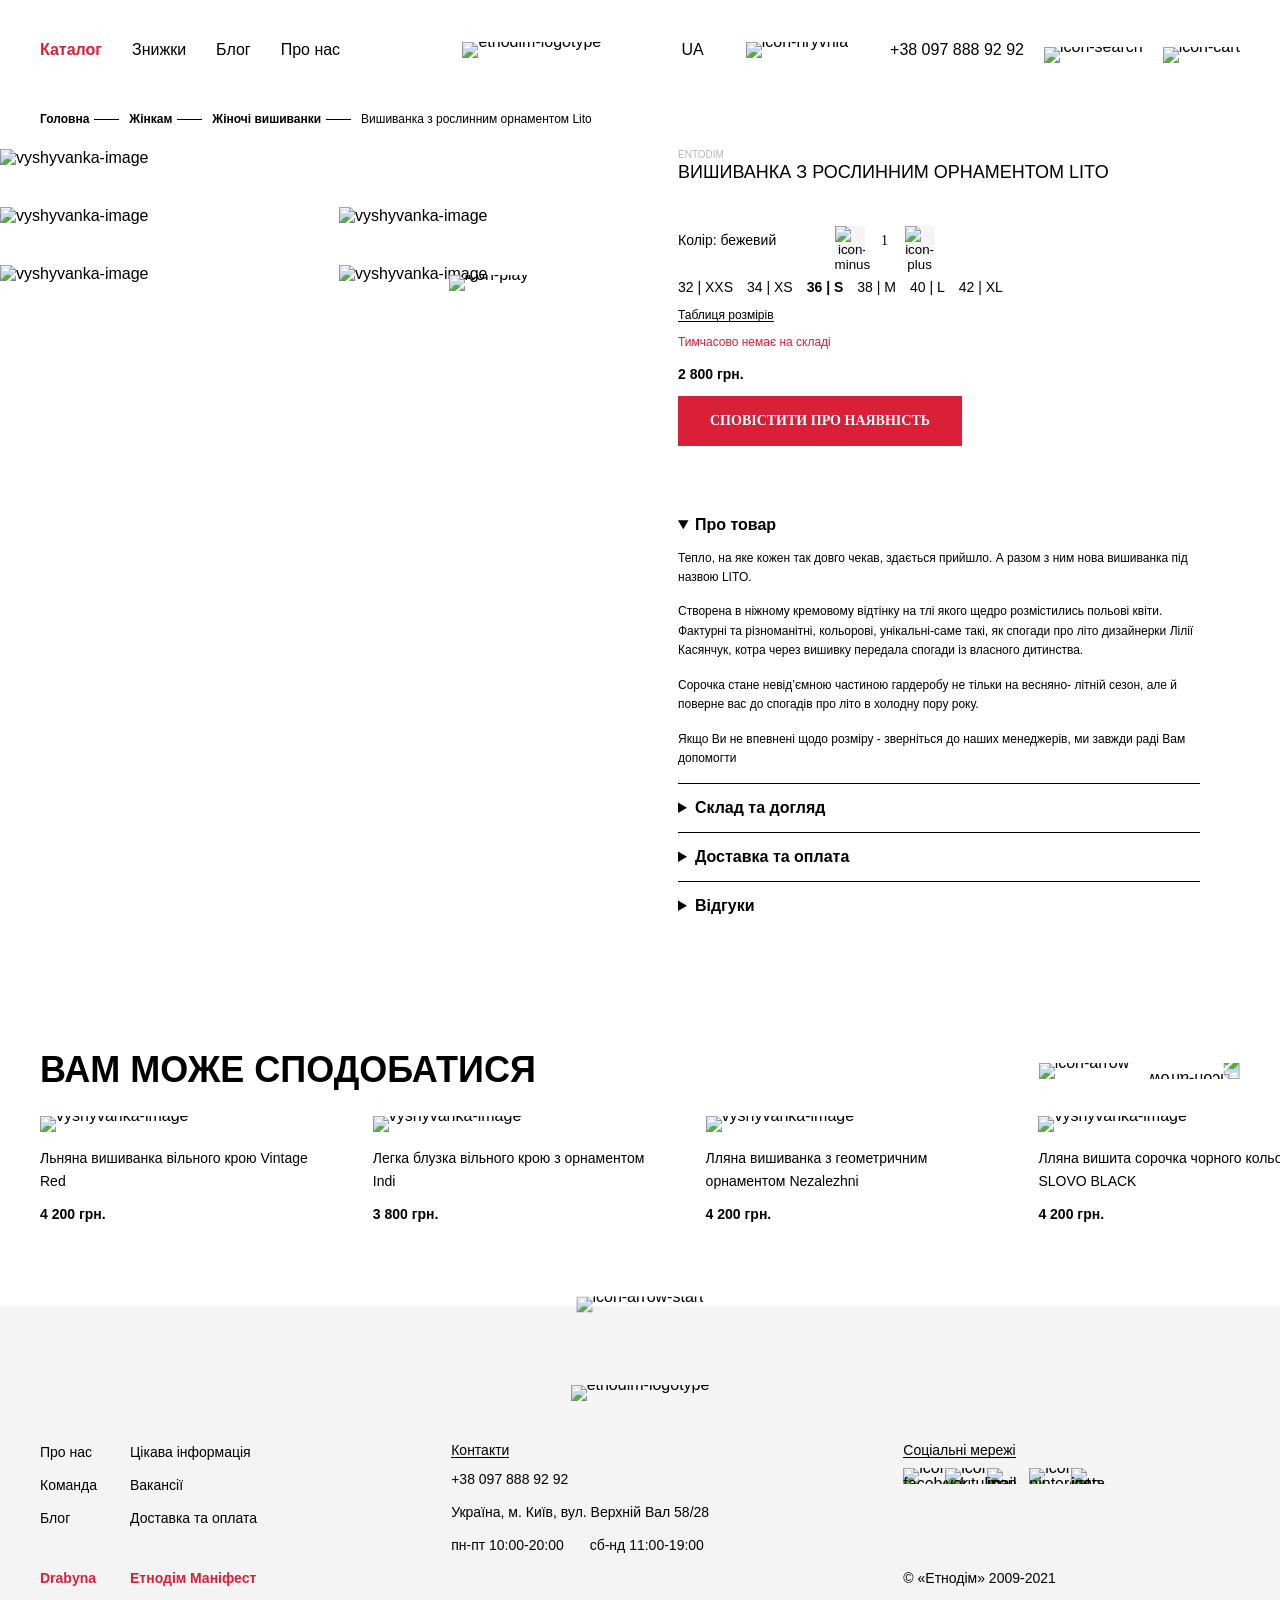
==== product-no_size.html @ d59aa93e "Add files via upload" ====
<!DOCTYPE html>
<html lang="uk">
    <head>
        <meta charset="utf-8"/>
        <title>Etnodim - більше ніж просто одяг</title>
        <meta name="viewport" content="width=device-width, initial-scale=1">
        <meta name="description" content="Etnodim - магазин дизайнерських вишиванок ручної роботи та етнічного одягу"/>
        <meta name="keywords" content="Дизайнерський одяг, вишиванки, ручна робота, етнічний одяг"/>
        <link rel="stylesheet" href="styles.css"/>
    </head>
    <body>
        <header id="top-header">
            <div class="header-flex__container">
                <ul class="header-menu-primary">
                    <li class="header-menu-primary__item active mobile-hidden"><a href="#">Каталог</a></li>
                    <li class="header-menu-primary__item mobile-hidden"><a href="#">Знижки</a></li>
                    <li class="header-menu-primary__item mobile-hidden"><a href="#">Блог</a></li>
                    <li class="header-menu-primary__item mobile-hidden"><a href="#">Про нас</a></li>
                    <li class="header-menu-primary__item mobile-visible"><a href="#"><img src="images/icon-menu.svg" alt="icon-menu"/></a></li>
                </ul>
                <div class="header__logo">
                    <a href="#">
                        <img class="logo" src="images/logo-big.png" alt="etnodim-logotype"/>
                    </a>
                </div>
                <ul class="header-menu-secondary">
                    <li class="header-menu-secondary__item mobile-hidden"><a href="#" class="lang-switch">UA</a></li>
                    <li class="header-menu-secondary__item mobile-hidden"><a href="#" class="currency-switch"><img src="images/icon-hryvnia.svg" alt="icon-hryvnia"/></a></li>
                    <li class="header-menu-secondary__item mobile-hidden"><a href="#">+38 097 888 92 92</a></li>
                    <li class="header-menu-secondary__item"><a href="#"><img src="images/icon-search.svg" alt="icon-search" class="icon-search"/></a></li>
                    <li class="header-menu-secondary__item"><a href="#"><img src="images/icon-cart.svg" alt="icon-cart" class="icon-cart"/></a></li>
                </ul>
            </div>
        </header>
        <section class="section__container section__container--breadcrumbs mobile-hidden">
            <ul class="breadcrumbs mobile-hidden">
                <li class="breadcrumbs__item"><a href="/">Головна</a></li>
                <li class="breadcrumbs__item"><a href="/">Жінкам</a></li>
                <li class="breadcrumbs__item"><a href="/">Жіночі вишиванки</a></li>
                <li class="breadcrumbs__item active">Вишиванка з рослинним орнаментом Lito</li>
            </ul>
        </section>
        <div class="back-to-catalog mobile-visible">
            <a href="catalog.html" class="back-to-catalog__link">
                <img src="images/icon-back.svg" alt="icon-back" />
                <p class="back-to-catalog__label">Жіночі вишиванки</p>
            </a>
        </div>
        <section class="product__container-flex">
            <div class="product-image__group">
                <div class="product-image__cover">
                    <img src="images/catalog/product_01.jpg" alt="vyshyvanka-image" class="product-image__item" />
                </div>
                <div class="product-image__details">
                    <div class="product-image__block">
                        <img src="images/catalog/product/img_01.jpg" alt="vyshyvanka-image" class="product-image__item" />
                    </div>
                    <div class="product-image__block">
                        <img src="images/catalog/product/img_02.jpg" alt="vyshyvanka-image" class="product-image__item" />
                    </div>
                    <div class="product-image__block">
                        <img src="images/catalog/product/img_03.jpg" alt="vyshyvanka-image" class="product-image__item"/>
                    </div>
                    <div class="product-image__block product-image__block--video">
                        <img src="images/catalog/product/video_img_04.jpg" alt="vyshyvanka-image" class="product-image__item"/>
                        <a href="#"><img src="images/icon-play.svg" alt="icon-play" class="icon-play" /></a>
                    </div>
                </div>
                <div class="product-image__navigation mobile-visible">
                    <img src="images/catalog/product/icon-navigation_product.svg" alt="icon-arrow" class="product-image__arrow-previous" />
                    <img src="images/catalog/product/icon-navigation_product.svg" alt="icon-arrow" class="product-image__arrow-next" />
                </div>
            </div>
            <div class="product__content">
                <p class="product__subtitle mobile-hidden">Entodim</p>
                <p class="product__title">
                    Вишиванка з рослинним орнаментом Lito
                </p>
                <form class="product__form">
                    <div class="product__counter">
                        <p class="product__color">Колір: бежевий</p>
                        <div class="counter__quantity">
                            <button class="quantity__button"><img src="images/icon-minus.svg" alt="icon-minus" /></button>
                            <input type="number" name="product-quantity" value="1" class="quantity__input"/>
                            <button class="quantity__button"><img src="images/icon-plus.svg" alt="icon-plus" /></button>
                        </div>
                    </div>
                    <div class="product__size">
                        <div class="size__item">
                            <input type="radio" name="size" value="xxs" id="xxs" class="size__radio-hide"/>
                            <label for="xxs" class="size__label">32 | XXS</label>
                        </div>
                        <div class="size__item">
                            <input type="radio" name="size" value="xs" id="xs" class="size__radio-hide"/>
                            <label for="xs" class="size__label">34 | XS</label>
                        </div>
                        <div class="size__item">
                            <input type="radio" name="size" value="s" id="s" class="size__radio-hide" checked/>
                            <label for="s" class="size__label">36 | S</label>
                        </div>
                        <div class="size__item">
                            <input type="radio" name="size" value="m" id="m" class="size__radio-hide"/>
                            <label for="m" class="size__label">38 | M</label>
                        </div>
                        <div class="size__item">
                            <input type="radio" name="size" value="l" id="l" class="size__radio-hide" />
                            <label for="l" class="size__label">40 | L</label>
                        </div>
                        <div class="size__item">
                            <input type="radio" name="size" value="xl" id="xl" class="size__radio-hide" />
                            <label for="xl" class="size__label">42 | XL</label>
                        </div>
                    </div>
                    <a href="#" class="link__info">Таблиця розмірів</a>
                    <div class="warning">
                        <p class="warning__size">
                            Тимчасово немає на складі
                        </p>
                    </div>
                    <p class="product__price">2 800 грн.</p>
                    <button type="submit" class="button-primary product__button">
                        сповістити про наявність
                    </button>
                </form>
                <div class="product__details">
                    <details class="details__item" open>
                        <summary class="details__title">Про товар</summary>
                        <p class="details__desc">
                            Тепло, на яке кожен так довго чекав, здається прийшло. 
                            А разом з ним нова  вишиванка під назвою LITO.
                        </p>
                        <p class="details__desc">
                            Створена в ніжному кремовому відтінку на тлі якого щедро розмістились польові квіти. Фактурні та різноманітні, кольорові, унікальні-саме такі, як спогади про літо дизайнерки Лілії Касянчук, котра через вишивку передала спогади із власного дитинства.
                        </p>
                        <p class="details__desc">
                            Сорочка стане невід’ємною частиною гардеробу не тільки на весняно- літній сезон, але й поверне вас до спогадів про літо в холодну пору року.
                        </p>
                        <p class="details__desc">
                            Якщо Ви не впевнені щодо розміру - зверніться до наших менеджерів, ми завжди раді Вам допомогти
                        </p>
                    </details>
                    <details class="details__item">
                        <summary class="details__title">Склад та догляд</summary>
                        <p class="details__desc">
                            Створена в ніжному кремовому відтінку на тлі якого щедро розмістились польові квіти. Фактурні та різноманітні, кольорові, унікальні-саме такі, як спогади про літо дизайнерки Лілії Касянчук, котра через вишивку передала спогади із власного дитинства.
                        </p>
                    </details>
                    <details class="details__item">
                        <summary class="details__title">Доставка та оплата</summary>
                        <p class="details__desc">
                            Створена в ніжному кремовому відтінку на тлі якого щедро розмістились польові квіти. Фактурні та різноманітні, кольорові, унікальні-саме такі, як спогади про літо дизайнерки Лілії Касянчук, котра через вишивку передала спогади із власного дитинства.
                        </p>
                    </details>
                    <details class="details__item">
                        <summary class="details__title">Відгуки</summary>
                        <p class="details__desc">
                            Створена в ніжному кремовому відтінку на тлі якого щедро розмістились польові квіти. Фактурні та різноманітні, кольорові, унікальні-саме такі, як спогади про літо дизайнерки Лілії Касянчук, котра через вишивку передала спогади із власного дитинства.
                        </p>
                    </details>  
                </div>
            </div>
        </section>
        <section class="product-slider">
            <div class="product-slider__title-row">
                <h2 class="section__title">вам може сподобатися</h2>
                <div class="product-slider__navigation-top mobile-hidden mobile-hidden--small-screen">
                    <a href="#">
                        <img src="images/catalog/product/icon-navigation_product.svg" alt="icon-arrow" class="product-slider__arrow-previous" />
                    </a>
                    <a href="#">
                        <img src="images/catalog/product/icon-navigation_product.svg" alt="icon-arrow" class="product-slider__arrow-next" />
                    </a>
                </div>
            </div>
            <div class="product-slider__navigation mobile-visible mobile-visible--small-screen">
                <div class="product-slider__previous">
                    <img src="images/catalog/product/slider/icon_navigation_slider.svg" alt="icon-arrow" class="arrow__previous" />
                </div>
                <div class="product-slider__next">
                    <img src="images/catalog/product/slider/icon_navigation_slider.svg" alt="icon-arrow" class="arrow__next" />
                </div>
            </div>
            <div class="product-slider__row">
                <div class="product-slider__card">
                    <a href="#">
                        <div class="product__img product__img--slider">
                            <img src="images/catalog/product/slider/img_01.jpg" alt="vyshyvanka-image" class="slider__image" />
                        </div>
                    </a>
                        <p class="product__desc product__desc--slider">Льняна вишиванка вільного крою Vintage Red</p>
                        <p class="product__price product__price--slider">4 200 грн.</p>
                </div>
                <div class="product-slider__card">
                    <a href="#">
                        <div class="product__img product__img--slider">
                            <img src="images/catalog/product/slider/img_02.jpg" alt="vyshyvanka-image" class="slider__image" />
                        </div>
                    </a>
                        <p class="product__desc product__desc--slider">Легка блузка вільного крою з орнаментом Indi</p>
                        <p class="product__price product__price--slider">3 800 грн.</p>
                </div>
                <div class="product-slider__card">
                    <a href="#">
                        <div class="product__img product__img--slider">
                            <img src="images/catalog/product/slider/img_03.jpg" alt="vyshyvanka-image" class="slider__image" />
                        </div>
                    </a>
                        <p class="product__desc product__desc--slider">Лляна вишиванка з геометричним орнаментом Nezalezhni</p>
                        <p class="product__price product__price--slider">4 200 грн.</p>
                </div>
                <div class="product-slider__card">
                    <a href="#">
                        <div class="product__img product__img--slider">
                            <img src="images/catalog/product/slider/img_04.jpg" alt="vyshyvanka-image" class="slider__image" />
                        </div>
                    </a>
                        <p class="product__desc product__desc--slider">Лляна вишита сорочка чорного кольору SLOVO BLACK</p>
                        <p class="product__price product__price--slider">4 200 грн.</p>
                </div>
            </div>
            <div class="product-slider__scroll"></div>
        </section>
        <footer class="footer__container">
            <div class="footer__arrow">
                <a href="#top-header">
                    <img class="footer__arrow-img" src="images/icon-arrow-start.svg" alt="icon-arrow-start" />
                </a>
            </div>
            <div class="footer__logo">
                <a href="#">
                    <img class="footer__logo-img" src="images/logo-big.png" alt="etnodim-logotype"/>
                </a>
            </div>
            <div class="footer-grid">
                <ul class="footer-menu">
                    <li class="footer-menu__item"><a href="#">Про нас</a></li>
                    <li class="footer-menu__item"><a href="#">Команда</a></li>
                    <li class="footer-menu__item"><a href="#">Блог</a></li>
                </ul>
                <ul class="footer-menu">
                    <li class="footer-menu__item"><a href="#">Цікава інформація</a></li>
                    <li class="footer-menu__item"><a href="#">Вакансії</a></li>
                    <li class="footer-menu__item"><a href="#">Доставка та оплата</a></li>
                </ul>
                <div class="footer-grid__social">
                    <p class="footer-grid__title">
                        Соціальні мережі
                    </p>
                    <div class="social-media-grid">
                        <a href="#"><img src="images/icon-facebook.svg" alt="icon-facebook" /></a>
                        <a href="#"><img src="images/icon-youtube.svg" alt="icon-youtube" /></a><a href="#"><img src="images/icon-mail.svg" alt="icon-mail" /></a><a href="#"><img src="images/icon-pinterest.svg" alt="icon-pinterest" /></a><a href="#"><img src="images/icon-insta.svg" alt="icon-insta" /></a>
                    </div>
                </div>
                <div class="footer-grid__sponsor">
                    <p class="footer-grid__sponsor-name"><a href="#">Drabyna</a></p>
                </div>
                <div class="footer-grid__sponsor">
                    <p class="footer-grid__sponsor-name"><a href="#">Етнодім Маніфест</a></p>
                </div>
                <div class="footer-grid__contacts">
                    <p class="footer-grid__title">
                        Контакти
                    </p>
                    <div class="contacts-list">
                        <p class="contacts-list__item">+38 097 888 92 92</p>
                        <p class="contacts-list__item">Україна, м. Київ, вул. Верхній Вал 58/28</p>
                        <p class="contacts-list__item">пн-пт 10:00-20:00 <span class="contacts-list__item contacts-list__item--left-margin">сб-нд 11:00-19:00</span>
                        </p>
                    </div>
                </div>
                <div class="footer-grid__copyright">
                    <p class="footer-grid__copyright-text">© «Етнодім» 2009-2021</p>
                </div>
            </div>
        </footer>
    </body>
</html>
---- styles.css ----
@font-face {
    font-family: "DelaGothicOne";
    src: url("fonts/DelaGothicOne/DelaGothicOne-Regular.woff2") format("woff2"), url("fonts/DelaGothicOne/DelaGothicOne-Regular.woff") format("woff");
    font-weight: 400;
}
@font-face {
    font-family: "Raleway";
    src: url("fonts/RalewayFont/Raleway-Bold.woff") format("woff");
    font-weight: 700;
}
@font-face {
    font-family: "Raleway";
    src: url("fonts/RalewayFont/Raleway-SemiBold.woff") format("woff");
    font-weight: 600;
}
@font-face {
    font-family: "Raleway";
    src: url("fonts/RalewayFont/Raleway-Regular.woff") format("woff");
    font-weight: 400;
}
@font-face {
    font-family: "Raleway";
    src: url("fonts/RalewayFont/Raleway-Light.woff") format("woff");
    font-weight: 300;
}

* {
    box-sizing: border-box;
    margin:0;
    padding:0;
    scroll-behavior: smooth;
}
body {
    background-color: #fff;
    font-family: "Raleway", sans-serif;
    font-variant-numeric: lining-nums;
}
.mobile-hidden {
    display: none;
}
.desktop-visible {
    display: none;
}
.hidden {
    display: none;
}
/* Font styles */
h1, .section__title, .product__title {
    font-family: "DelaGothicOne", sans-serif;
}
h1 {
    font-size: 24px;
    line-height: 112%;
    text-transform: uppercase;
}
.section__title, .product__title {
    font-size: 18px;
    line-height: 140%;
    text-transform: uppercase;
}

.header-menu-primary__item, .header-menu-secondary__item, .details__title, .cart__product-title, .cart__sum-title, .cart__sum-price {
    font-size: 16px;
    line-height: auto;
    font-weight: 400;
}
.cart__product-title {
    font-weight: 600;
}
.details__title, .cart__sum-title {
    font-weight: 700;
}

.footer-grid__sponsor-name, .contacts-list__item, 
.footer-grid__copyright-text, .footer-menu__item,
.footer-grid__title,
.filter__label, .product__color, .size__label, .cart__label {
    font-size: 14px;
    line-height: 166%;
    font-weight: 300;
}

.product__price, .filter__subtitle {
    font-size: 14px;
    line-height: 162%;
    font-weight: 700;
}
.product__desc, .label__select,
.label__filter, .title__mobile-filter, .link__info, .details__desc,
.cart__product-color-label, .cart__info-text {
    font-size: 12px;
    line-height: 162%;
    font-weight: 300;
}
.breadcrumbs__item, .back-to-catalog__label, .cart__product-color-name {
    font-size: 12px;
    line-height: 162%;
    font-weight: 600;
}
.breadcrumbs__item.active {
    font-weight: 300;
}
.warning__size {
    font-size: 12px;
    line-height: 140%;
    font-weight: 300;
    color:#DA1F39;
    vertical-align: middle;
}

.product__subtitle {
    font-size: 10px;
    line-height: auto;
    font-weight: 400;
    text-transform: uppercase;
    color: #b5b5b5;
}
.subhead {
    font-size: 14px;
    line-height: auto;
    font-weight: 400;
    text-transform: uppercase;
}

.button-label {
    line-height: auto;
    font-weight: 600;
    text-transform: uppercase;
    font-size: 14px;
}

.button-with-icon {
    background: none;
    border: none;
    display: flex;
    align-items: center;
    gap: 5px;
    cursor: pointer;
}

.button-label--secondary {
    border-bottom: #000 solid 1px;
}

.button-primary {
    appearance: none;
    border: none;
    background-color: #DA1F39;
    height: 50px;
    padding: 0 32px;
    min-width: 216px;
    font-family: "Raleway";
    font-weight: 600;
    font-size: 14px;
    text-transform: uppercase;
    color: #fff;
    cursor: pointer;
}
.contacts-list__item--left-margin {
    margin-left: 22px;
}

.header-menu-primary__item.active, .footer-grid__sponsor-name, .cart__sum-price {
    color: #DA1F39;
    font-weight: 700;
}

.header-menu-primary__item, .header-menu-secondary__item,
.footer-menu__item {
    list-style-type: none;
}

a {
    text-decoration: none;
    color: inherit;
    line-height: 0;
    display: inline-block;
}


/* Header */
.header-flex__container {
    margin: 10px;
    display: flex;
    justify-content: space-between;
    align-items: center;
}

.logo {
    width: 95px;
}

.header__logo {
    margin-left: 42px;
    line-height: 0;
}

.header-menu-primary, .header-menu-secondary {
    display: flex;
    gap: 15px;
    align-items: center;
}

.lang-switch, .currency-switch {
    display: flex;
    align-items: center;
}

.lang-switch::after, .currency-switch::after {
    content: '';
    display: inline-block;
    background: url(images/icon-arrow-down.svg);
    background-position: center;
    background-repeat: no-repeat;
    width: 22px;
    height: 22px;
    vertical-align: middle;
}

.icon-search, .icon-cart {
    width: 21px;
}

/* Footer */
.footer__container {
    background-color: #F4F4F4;
    padding: 20px 10px;
    position: relative;
}

.footer__arrow {
    position: absolute;
    left: 50%;
    transform: translate(-50%, -50%); /*вирівнює враховуючи розмір елемента*/
    top: -6px;
}

.footer__arrow-img {
    width: 16px;
}

.footer__logo {
    text-align: center;
    margin-bottom: 24px;
}

.footer__logo-img {
    width: 132px;
}

.footer-grid {
    display: grid;
    grid-template-columns: minmax(min-content, 80px) minmax(min-content, 140px) minmax(min-content, 116px);
    gap: 10px;
}

.footer-menu, .contacts-list {
    display: flex;
    flex-direction: column;
    gap: 10px;
}

.social-media-grid {
    display: grid;
    grid-template-columns: repeat(3, 22px);
    gap: 10px;
}

.footer-grid__contacts, .footer-grid__copyright {
    grid-column: span 3;
}

.footer-grid__title {
    display: inline-block;
    margin-bottom: 10px;
    border-bottom: #000 solid 1px;
    line-height: 100%;
}

.footer-grid__sponsor, .footer-grid__copyright {
    margin: 10px 0;
}


/* Catalog, Section */
.section__container {
    padding: 20px 10px 50px;
}
.catalog__products {
    display: flex;
    gap: 20px;
    flex-wrap: wrap;
    margin: 20px 0 50px;
}
.catalog__card {
    width: calc(50% - 10px);
    display: flex;
    flex-direction: column;
    gap: 5px;
}
.product__img, .product__img--02, .product__img--03,
.product__img--04, .product__img--05, .product__img--06 {
    background-repeat: no-repeat;
    background-position:top;
    background-size: cover;
    height: 200px;
    display: block;
}
.product__img {
    background-image: url(images/catalog/product_01.jpg);
}
.product__img--02 {
    background-image: url(images/catalog/product_02.jpg);
}
.product__img--03 {
    background-image: url(images/catalog/product_03.jpg);
}
.product__img--04 {
    background-image: url(images/catalog/product_04.jpg);
}
.product__img--05 {
    background-image: url(images/catalog/product_05.jpg);
}
.product__img--06 {
    background-image: url(images/catalog/product_06.jpg);
}
.product__desc {
    height: 38px;
    overflow: hidden;
}
.catalog__navigation {
    display: grid;
    grid-template-columns: 1fr 2fr 1fr;
}
.catalog__button {
    grid-column: 2;
    justify-self: center;
}

/* Catalog__sort */
.catalog__sort {
    display: flex;
    gap: 10px;
    justify-self: end;
    align-items: center;
}
.input__select {
    appearance: none;
    border: none;
    outline: none;
    background-image: url(images/icon-arrow-down.svg);
    background-repeat: no-repeat;
    background-position: right;
    font-family: "Raleway";
    font-size: 12px;
    font-weight: 300;
    font-variant-numeric: lining-nums;
    cursor: pointer;
}

/* Catalog__filter */
.catalog__filter {
    position: relative;
}

.filter__arrow {
    margin-left: 5px;
    vertical-align: middle;
    transition: transform 0.3s ease; /* Для повільної анімації */
    cursor: pointer;
}
.title__mobile-filter {
    cursor: pointer;
    position: relative;
    z-index: 2;
}
.toggle__arrow:checked + .title__mobile-filter .filter__arrow {
    transform: rotate(180deg);
}
.toggle__arrow:checked ~ .menu-filter__block {
    display: flex;
}
.menu-filter__block {
    position: absolute;
    top: 0;
    display: none;
    flex-direction: column;
    flex-wrap: wrap;
    background-color: #fff;
    padding: 36px 20px 20px 0;
    height: 520px;
    width: 340px;
    gap: 10px;
    z-index: 1;
    box-shadow: 
    6px 6px 8px rgba(178, 178, 178, 0.25), /* Multiple shadow */
    4px 4px 6px rgba(55, 47, 47, 0.25);
}
.filter__column {
    width: calc(50% - 10px);
}

.filter__checkbox-block {
    display: flex;
    flex-direction: column;
    flex-wrap: wrap;
    gap: 5px;
    margin: 10px 0;
}
.filter__checkbox {
    display: flex;
    align-items: center;
}
.filter__label {
    position: relative;
    vertical-align: middle;
    cursor: pointer;
    padding-left: 0;
}
input[type="checkbox"] {
    appearance: none;
    vertical-align: middle;
    width: 10px;
    height: 10px;
    border: 1px solid #565656;
    margin-right: 5px;
    top: -1px;
    position: relative;
    cursor: pointer;
}

input[type="checkbox"]:checked {
    vertical-align: middle;
    background-color: #565656;
    background-image: url(images/icon-check.svg);
    background-position: center;
    background-repeat: no-repeat;
    background-size: 10px 10px;
}
.toggle__arrow {
    display: none;
}

.catalog__title-grid {
    display: grid;
    grid-template-columns: 1fr 2fr;
    gap: 20px;
    position: relative;
}
.section__title {
    grid-column: span 2;
    justify-self: end;
}


/* Product */
.back-to-catalog {
    padding: 10px 10px 0;
}
.back-to-catalog__link {
    display: flex;
    gap: 10px;
    align-content: center;
}

.product__container-flex {
    display: flex;
    flex-direction: column;
    margin: 20px 10px 50px;
}

.product-image__group {
    display: flex;
    flex-direction: column;
    gap: 10px;
}
.product-image__details {
    display: flex;
    gap: 10px;
    overflow-x: auto;
}
.product-image__block {
    min-width: 36%;
}
.product-image__item {
    width: 100%;
    display: block;
}
.product-image__cover {
    width: 100%;
}
.product-image__block--video {
    position: relative;
}
.icon-play {
    position: absolute;
    top: 50%;
    left: 50%;
    transform: translate(-50%, -50%);
}

.product-image__navigation {
    display: flex;
    gap: 10px;
    justify-content: flex-end;
    margin-bottom: 20px;
    cursor: pointer;
}
.product-image__arrow-next {
    transform: rotate(180deg);
}

.product__counter {
    display: flex;
    margin: 20px 0;
    align-items: center;
}
.product__color, .counter__quantity {
    width: 50%;
}
.quantity__button {
    appearance: none;
    border: none;
    width: 30px;
    height: 30px;
    background-color: #F4F4F4;
    cursor: pointer;
}
.counter__quantity {
    display: flex;
    align-items: center;
}
.quantity__input {
    appearance: none;
    border: none;
    outline: none;
    font-family: "Raleway";
    font-size: 14px;
    font-weight: 300;
    width: 40px;
    height: 30px;
    text-align: center;
}
input[type="number"]::-webkit-outer-spin-button,
input[type="number"]::-webkit-inner-spin-button {
    -webkit-appearance: none;
    margin: 0;
}

.product__size {
    display: flex;
    gap: 14px;
}
.size__radio-hide {
    display: none;
}
.size__label {
    cursor: pointer;
}

.size__radio-hide:checked + .size__label  {
    font-weight: 700;
}
.link__info {
    border-bottom: #000 solid 1px;
    line-height: 100%;
    margin: 10px 0 0px;
}
.product__button {
    margin-top: 10px;
    margin-bottom: 30px;
}

.product__details {
    margin-top: 20px;
}
.details__item::after {
    content:'';
    display: block;
    height: 1px;
    width: 100%;
    background-color: #000;
    margin: 15px 0;
}
.details__item:last-child::after {
    display: none;
}

.details__title {
    position: relative;
    cursor: pointer;
}
.details__title::-webkit-details-marker {
    display: none;
}
.details__title::after {
    content: '';
    display: inline-block;
    position: absolute;
    right: 0;
    width: 16px;
    height: 16px;
    background-image: url(images/icon-plus.svg);
    background-position: center;
}
.details__item[open] .details__title::after {
    background-image: url(images/icon-minus.svg);
}
.details__desc {
    margin-top: 15px;
}

.product-slider {
    position: relative;
    margin: 0 10px 50px;
}
.product-slider__navigation {
    position: absolute;
    display: flex;
    justify-content: space-between;
    width: 100%;
    top: 38%;
}
.product-slider__previous, .product-slider__next {
    cursor: pointer;
}
.product-slider__next {
    transform: rotate(180deg);
    right: 0;
}
.arrow__previous, .arrow__next {
    display: block;
    height: 40px;
    width: 40px;
}

.product-slider__row {
    margin: 20px 32px;
    display: flex;
    gap: 40px;
    scroll-snap-type: x mandatory; /* додає снеп точку по х*/
    overflow-x: auto;
}
.product-slider__card {
    display: flex;
    flex-direction: column;
    gap: 10px;
    margin: 0 32px;
    scroll-snap-align: center; /* скролл по снеп центру */
}
.product__desc--slider {
    font-size: 14px;
}
.product__img--slider {
    width: calc(100vw - 84px);
    height: 100%;
}
.slider__image {
    width: 100%;
}

.warning {
    height: 40px;
    display: flex;
    align-items: center;
}

/* Стилізація скрол-бар */
.product-slider__row::-webkit-scrollbar {
    display: none;   
}

/* Cart */
.cart__product-card {
    display: flex;
    gap: 20px;
    margin-bottom: 20px;
}
.cart__img {
    width: 40%;
    background-image: url(images/catalog/product_01.jpg);
    background-position: 15%;
    background-size: cover;
    background-repeat: no-repeat;
}
.cart__product-desc {
    display: flex;
    flex-direction: column;
    width: 60%;
    justify-content: space-between;
}
.cart__title {
    display: flex;
    justify-content: space-between;
    margin-bottom: 20px;
}
.cart__delete-product {
    appearance: none;
    background: none;
    border: none;
    width: 22px;
    height: 22px;
    cursor: pointer;
}
.cart__product-color, .cart__product-size {
    display: flex;
}
.cart__product-color {
    gap: 24px;
}
.cart__product-size {
    gap: 16px;
}
.cart__quantity {
    display: grid;
    grid-template-columns: 1fr 1fr;
    align-items: center;
    margin-top: 15px;
}
.product__price {
    justify-self: end;
}
.input__select--cart {
    font-weight: 700;
}

.cart__sum {
    display: flex;
    justify-content: space-between;
    width: 70%;
    padding-top: 20px;
    margin: 30px 0 20px;
    border-top: #000 solid 1px;
}

.cart__info {
    display: flex;
    flex-direction: column;
    gap: 20px;
    margin-top: 50px;
}

@media screen and (min-width: 700px) {
    .mobile-visible--small-screen {
        display: none;
    }
    .mobile-hidden--small-screen {
        display: flex;
    }

    .catalog__card {
        width: calc(33% - 12px);
    }
    .product__img, .product__img--02, .product__img--03,
    .product__img--04, .product__img--05, .product__img--06 {
        height: 300px;
    }

     /* Footer */
     .footer__container {
        padding: 70px 10px;
    }
    .footer__arrow-img {
        top: -12px;
    }
    .arrow-footer {
        width: 30px;
    }
    .footer__logo {
        margin-bottom: 40px;
    }
    .footer__logo-img {
        width: 184px;
    }
    .footer-grid {
        grid-template-columns: minmax(min-content, 80px) minmax(min-content, auto) minmax(min-content, auto) minmax(min-content, auto);
        gap: 10px;
    }
    .social-media-grid {
        grid-template-columns: repeat(auto-fit, 22px);
        gap: 20px;
    }
    .footer-grid__contacts {
        grid-column: 3;
        grid-row: 1;
    }
    .footer-grid__sponsor, .footer-grid__copyright {
        margin: 0;
    }
    .footer-grid__copyright {
        grid-column: 4;
        grid-row: 2;
    }

    /* Catalog__filter */
    .menu-filter__block {
        height: 342px;
        width: 500px;
    }
    .filter__column {
        width: calc(33% - 10px);
    }

    /* Product */
    .product__color, .counter__quantity {
        width: 30%;
    }

    .product-slider__title-row {
        display: flex;
        justify-content: space-between;
    }
    .product-slider__arrow-next {
        transform: rotate(180deg);
    }
    .product-slider__navigation-top {
        display: flex;
        gap: 20px;
        align-items: center;
    }

    .product-slider__row {
        gap: 20px;
        overflow-x: auto;
        margin: 20px 0px;
    }
    .product-slider__card {
        margin: 0;
        min-width: 26%;
        margin-bottom: 30px;
    }
    .product__img--slider {
        width: 100%;
        height: 100%;
        background-image: url(images/catalog/product/slider/bg.jpg);
        background-size: contain;
        transition: transform 500ms ease-in-out;
    }
    .slider__image {
        transition: transform 500ms ease-in-out;
    }
    .product__img--slider:hover .slider__image {
        transform: scale(0.7);
    }

    /* Стилізація скрол-бар */
    .product-slider__row::-webkit-scrollbar {
        display: block;
        height: 3px;   
    }
    .product-slider__row::-webkit-scrollbar-track {
        background: rgba(218, 31, 57, 0.3); /* Колір трека */
    }
    .product-slider__row::-webkit-scrollbar-thumb {
        background-color:#DA1F39; /* Колір скролу */
    }

    /* Cart */
    .cart__img {
        width: 20%;
    }
    .cart__product-desc {
        width: 80%;
    }
}

@media screen and (min-width: 1024px) {
    .mobile-hidden {
        display: block;
    }
    .mobile-visible {
        display:none;
    }
    .desktop-visible {
        display: none;
    }

    .mobile-hidden--small-screen {
        display: flex;
    }

    .section__container {
        padding: 10px 40px 130px;
    }

    /* Fonts */
    h1 {
        font-size: 64px;
    }
    .section__title {
        font-size: 36px;
    }
    .product__desc {
        font-size: 14px;
        margin-top: 5px;
    }

    /* Header */
    .header-flex__container {
        height: 100px;
        margin: 0 40px;
        display: flex;
        justify-content: space-between;
        align-items: center;
    }
    .header-menu-primary {
        gap: 30px;
    }
    .header-menu-secondary {
        gap: 20px;
    }
    .logo {
        width: 184px;
    }
    .icon-search, .icon-cart {
        width: auto;
    }

    /* Footer */
    .footer__container {
        padding: 70px 40px;
    }
    
    /* Breadcrumbs */
    .section__container--breadcrumbs {
        padding: 10px 40px 0;
    }
    .breadcrumbs {
        display: flex;
        gap: 5px;
        list-style-type: none;
        margin-bottom: 20px;
    }
    .breadcrumbs__item::after {
        content: '';
        display: inline-block;
        width: 25px;
        height: 1px;
        background-color: #000;
        vertical-align: middle;
        margin: 0 5px;
    }
    .breadcrumbs__item:last-child::after {
        display: none;
    }


    /* Catalog */
    .catalog__title-grid {
        grid-template-columns: 1fr 2fr 4fr;
        align-items: center;
    }
    .catalog__sort, .catalog__filter {
        order: -1;
        justify-self: start;
    }
    .section__title {
        grid-column: span 1;
    }
    .catalog__products {
        gap: 50px;
        margin: 45px 0 80px;
    }
    .catalog__card {
        width: calc(50% - 25px);
    }
    .product__img, .product__img--02, .product__img--03,
    .product__img--04, .product__img--05, .product__img--06 {
        height: 500px;
    }
    .product__desc {
        height: auto;
        overflow: visible;
    }
    .page-numbers {
        grid-column: 3;
        justify-self: end;
    }
    .page-numbers {
        display: flex;
        gap: 10px;
        list-style-type: none;
    }
    .page-numbers__item {
        font-family: "Raleway", sans-serif;
        font-variant-numeric: lining-nums;
        font-size: 14px;
        line-height: 162%;
        font-weight: 700;
    }
    .page-numbers__item.active {
        color: #B0B0B0;
    }

    /* Catalog__sort */
    .sort-view {
        display: flex;
        gap: 10px;
    }
    .sort-view__radio {
        display: none;
    }
    .sort-view__icon {
        opacity: 0.4;
        cursor: pointer;
    }
    .sort-view__radio:checked + .sort-view__icon{
        opacity: 1;
    }

    /* Product */
    .product__container-flex {
        display: flex;
        flex-direction: row;
        margin: 0 40px 130px 0;
    }
    .product-image__group {
        width: calc(50% + 40px);
        gap: 40px;
    }
    .product__content {
        width: 50%;
        padding: 0 40px;
    }
    .product-image__details {
        flex-direction: row;
        flex-wrap: wrap;
        gap: 40px;
        overflow-x: none;
    }
    .product-image__block {
        min-width: none;
        width: calc(50% - 20px);
    }

    .product__counter {
        margin: 40px 0 20px;
    }
    .product__details {
        margin-top: 40px;
    }

    .product-slider {
        margin: 0 0 50px 0;
    }
    .product-slider__title-row {
        margin: 0 40px;
    }
    .product-slider__row {
        margin: 20px 0 0;
        gap: 0;
    }
    .product-slider__card {
        padding-right: 40px;
    }
    .product-slider__card:first-child {
        margin-left: 40px;
    }
    .product__img--slider {
        width: 100%;
        height: 100%;
    }
    .product__desc--slider {
        height: 46px;
    }

    /* Cart */
    .cart__product-card {
        gap: 30px;
        margin-bottom: 30px;
    }
    .cart__img {
        width: 142px;
        height: 170px;
    }

    .cart__product-desc {
        width: 100%;
        justify-content: start;
        gap: 40px;
    }

    .cart__title, .cart__main {
        display: grid;
        grid-template-columns: 2fr 1fr 1fr 1fr 50px;
        justify-content: space-between;
        margin-bottom: 0;
    }
    .cart__product-title {
        width: 70%;
    }
    .cart__main {
        grid-template-columns: 2fr 1fr 2fr 50px;
        align-items: start;
    }

    .cart__label, .product__price, .counter__quantity {
        justify-self: center;
    }
    .cart__delete-product {
        justify-self: end;
    }

    .cart__quantity {
        display: grid;
        grid-template-columns: 1fr 1fr;
        align-items: center;
        margin-top: 0;
    }
    .counter__quantity {
        width: auto;
    }
    .cart__product-color {
        gap: 54px;
    }
    .cart__product-size {
        gap: 46px;
    }
    .cart__product-properties {
        display: flex;
        flex-direction: column;
        gap: 10px;
    }

    .cart__footer {
        display: flex;
        justify-content: space-between;
    }
    .cart__sum {
        width: 25%;
    }

    .cart__button {
        margin: 0;
    }
    .cart__button-group {
        display: flex;
        align-items: center;
        gap: 40px;
    }

    .cart__info {
        width: 50%;
    }
}

@media screen and (min-width: 1400px) {
    .desktop-visible {
        display: unset;
    }
    .desktop-hidden {
        display: none;
    }

    /* Header */
    .header-flex__container {
        margin: 0 80px;
    }

    /* Footer */
    .footer__container {
        padding: 70px 80px;
    }

    /* Catalog */
    .catalog__products {
        width: 85%;
        margin-left: 15%;
    }
    .section__container {
        padding: 10px 80px 130px;
    }
    .catalog__title-grid {
        grid-template-columns: 15% 1fr 1fr;
        gap: 0;
    }
    .section__title {
        grid-column: 3;
    }

    /* Catalog__sort */
    .catalog__sort {
        grid-column: 2;
    }

    /* Catalog__filter */
    .catalog__filter {
        width: 100%;
    }
    .menu-filter__block {
        display: flex;
        left: 0;
        top: -10px;
        flex-wrap: nowrap;
        padding: 0;
        height: auto;
        width: 100%;
        gap: 15px;
        box-shadow: none;
    }
    .filter__column {
        width: 100%;
        margin-bottom: 0;
    }

    .filter__subtitle {
        display: flex;
        align-items: center;
        cursor: pointer;
    }


    .filter__checkbox-block {
        display: flex;
        flex-direction: column;
        flex-wrap: wrap;
        margin: 5px 0;
    }



    .toggle__arrow--size:checked + .filter__subtitle--size .filter__arrow,
    .toggle__arrow--color:checked + .filter__subtitle--color .filter__arrow,
    .toggle__arrow--season:checked + .filter__subtitle--season .filter__arrow,
    .toggle__arrow--material:checked + .filter__subtitle--material .filter__arrow,
    .toggle__arrow--sleeve:checked + .filter__subtitle--sleeve .filter__arrow {
        transform: rotate(180deg);
    }
    .filter__checkbox-block {
        display: none;
    }
    .toggle__arrow--size:checked ~ .filter__checkbox-block--size,
    .toggle__arrow--color:checked ~ .filter__checkbox-block--color,
    .toggle__arrow--season:checked ~ .filter__checkbox-block--season,
    .toggle__arrow--material:checked ~ .filter__checkbox-block--material,
    .toggle__arrow--sleeve:checked ~ .filter__checkbox-block--sleeve {
        display: flex;
    }

    /* Breadcrumbs */
    .section__container--breadcrumbs {
        padding: 10px 80px 0;
    }

    /* Product */
    .product__container-flex {
        margin: 0 80px 130px 0;
    }
    .product__content {
        width: 50%;
        padding: 0 80px;
    }
    .product-image__group {
        width: calc(50% + 80px);
    }
    .product-slider__title-row {
        margin: 0 80px;
    }
    .product-slider__row {
        margin: 20px 0 0;
        gap: 0;
    }
    .product-slider__card {
        padding-right: 80px;
    }
    .product-slider__card:first-child {
        margin-left: 80px;
    }
}
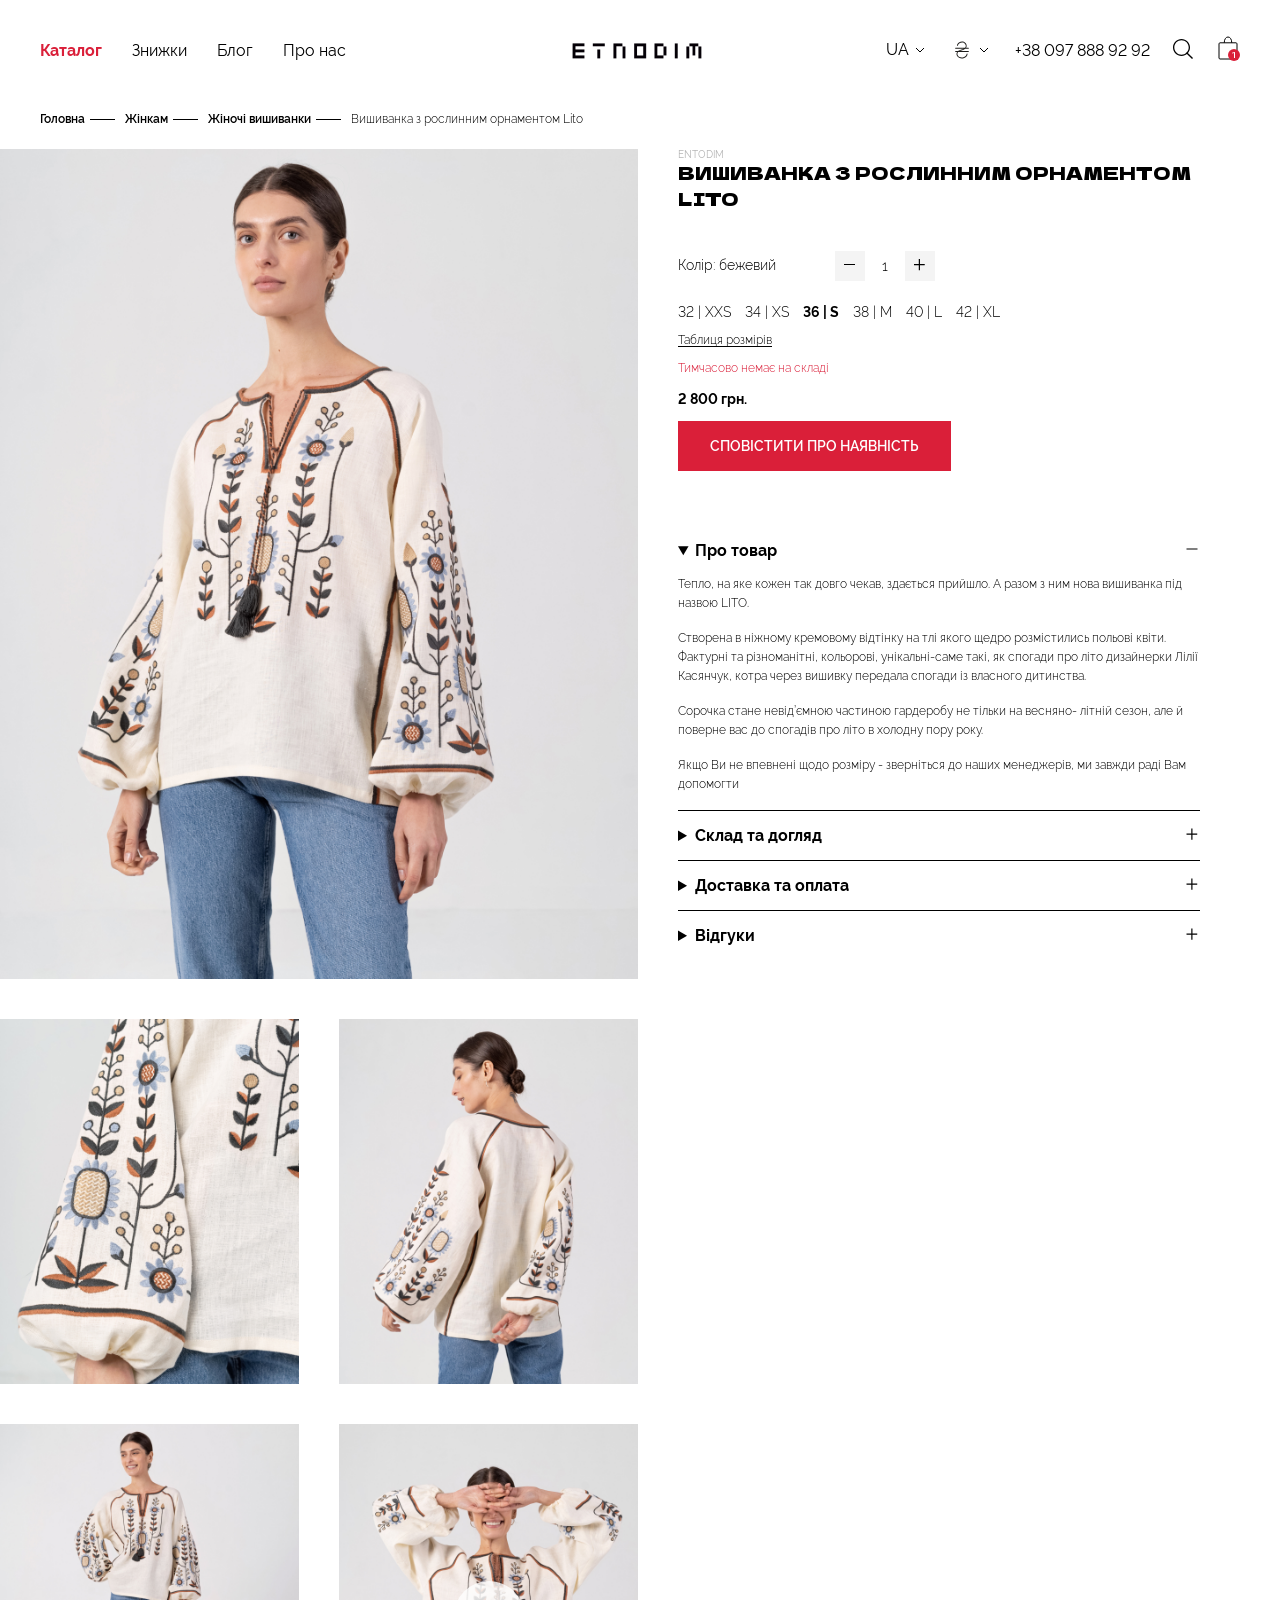
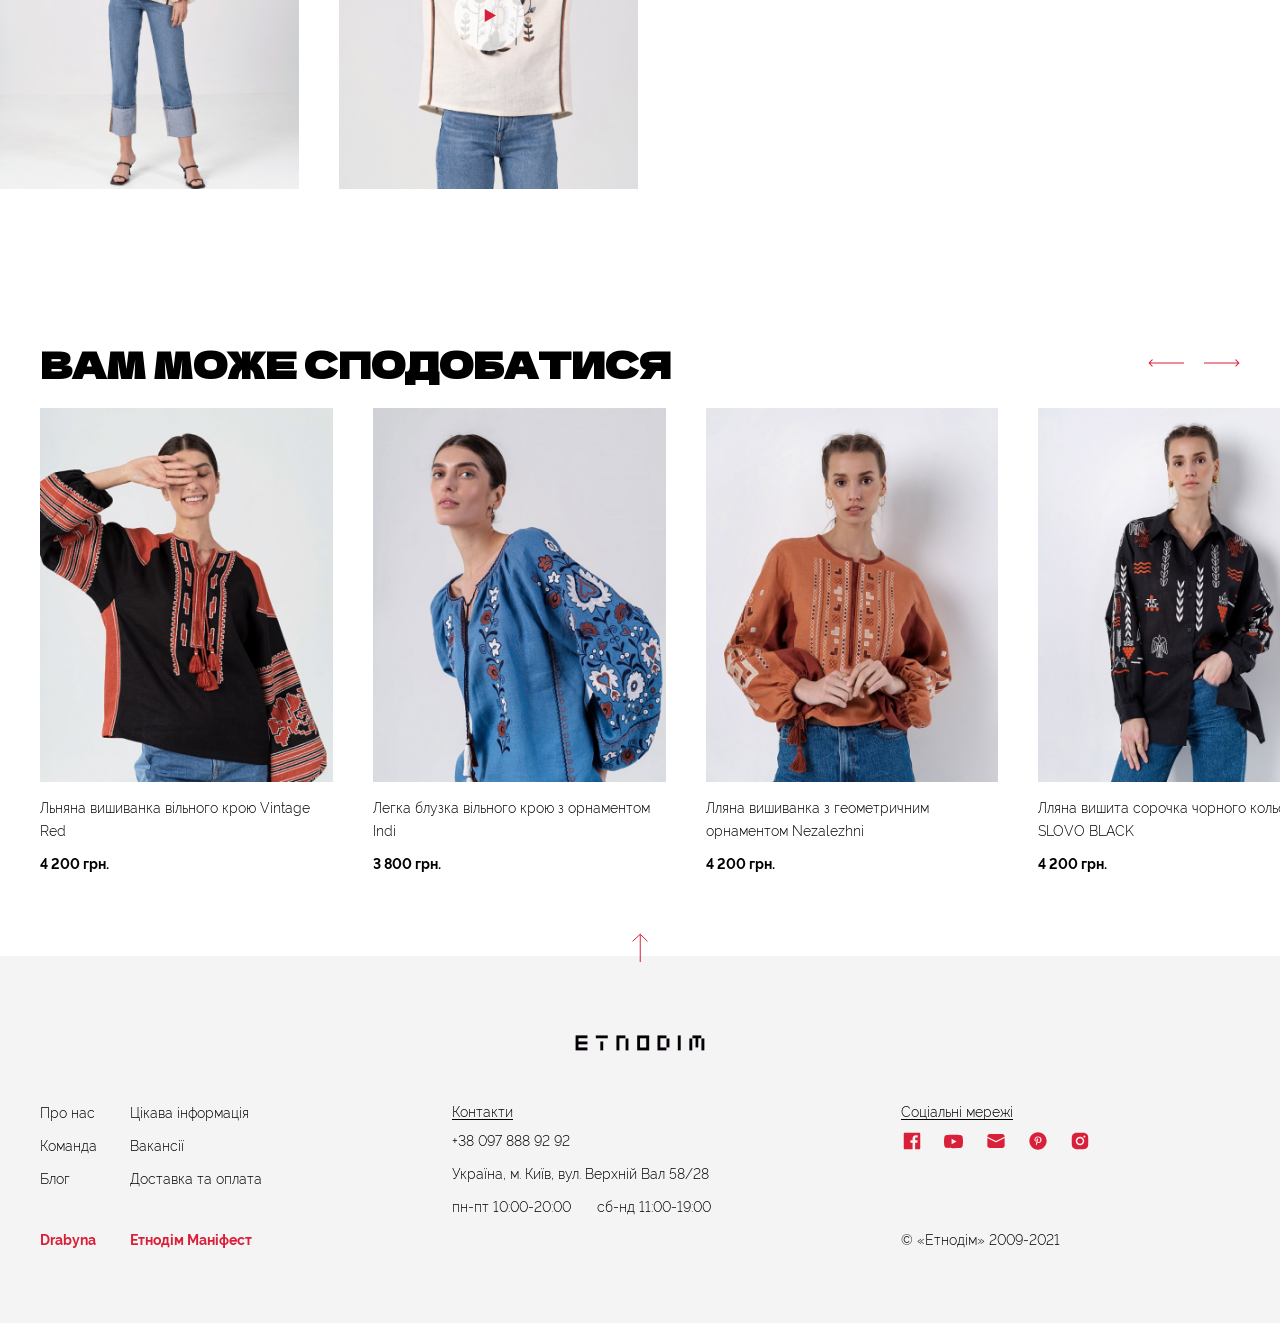
==== commit 6526f52d: "Update product-no_size.html" ====
--- a/product-no_size.html
+++ b/product-no_size.html
@@ -41,7 +41,7 @@
             </ul>
         </section>
         <div class="back-to-catalog mobile-visible">
-            <a href="catalog.html" class="back-to-catalog__link">
+            <a href="index.html" class="back-to-catalog__link">
                 <img src="images/icon-back.svg" alt="icon-back" />
                 <p class="back-to-catalog__label">Жіночі вишиванки</p>
             </a>
@@ -274,4 +274,4 @@
             </div>
         </footer>
     </body>
-</html>+</html>
